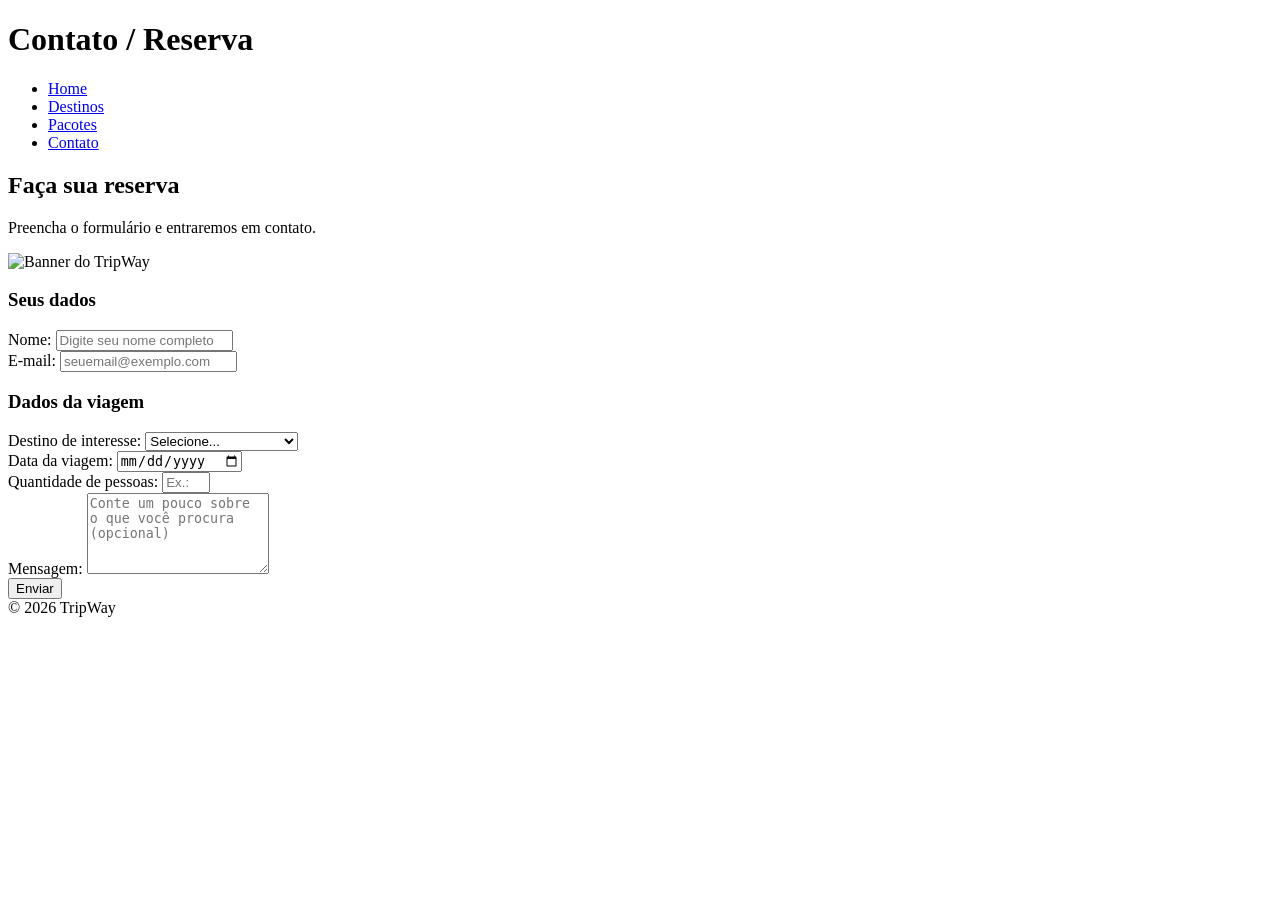
==== pages/contato.html @ 4efbf8b7 "Atualizando pagina contato.html" ====
<!DOCTYPE html>
<html lang="pt-br">

<head>
    <meta charset="UTF-8">
    <meta name="viewport" content="width=device-width, initial-scale=1.0">
    <title>TripWay - Contato</title>
</head>

<body>
    <header>
        <h1>Contato / Reserva</h1>

        <nav>
            <ul>
                <li><a href="../index.html">Home</a></li>
                <li><a href="destinos.html">Destinos</a></li>
                <li><a href="pacotes.html">Pacotes</a></li>
                <li><a href="contato.html">Contato</a></li>
            </ul>
        </nav>
    </header>

    <main>
        <section class="secao-contato">
            <h2>Faça sua reserva</h2>
            <p>Preencha o formulário e entraremos em contato.</p>

            <img class="banner-contato" src="../images/banner.jpeg" alt="Banner do TripWay">

            <form class="form-contato" action="#" method="post">

                <div class="grupo-dados">
                    <h3>Seus dados</h3>

                    <div class="campo">
                        <label for="nome">Nome:</label>
                        <input class="campo-input" type="text" id="nome" name="nome"
                            placeholder="Digite seu nome completo" minlength="3" maxlength="80" required>
                    </div>

                    <div class="campo">
                        <label for="email">E-mail:</label>
                        <input class="campo-input" type="email" id="email" name="email"
                            placeholder="seuemail@exemplo.com" maxlength="100" required>
                    </div>
                </div>

                <div class="grupo-viagem">
                    <h3>Dados da viagem</h3>

                    <div class="campo">
                        <label for="destino">Destino de interesse:</label>
                        <select class="campo-input" id="destino" name="destino" required>
                            <option value="">Selecione...</option>
                            <option value="rio-de-janeiro">Rio de Janeiro</option>
                            <option value="lencois-maranhenses">Lençóis Maranhenses</option>
                            <option value="fernando-de-noronha">Fernando de Noronha</option>
                        </select>
                    </div>

                    <div class="campo">
                        <label for="data">Data da viagem:</label>
                        <input class="campo-input" type="date" id="data" name="data" required>
                    </div>

                    <div class="campo">
                        <label for="pessoas">Quantidade de pessoas:</label>
                        <input class="campo-input" type="number" id="pessoas" name="pessoas"
                            placeholder="Ex.: 2" min="1" max="20" required>
                    </div>
                </div>

                <div class="campo">
                    <label for="mensagem">Mensagem:</label>
                    <textarea class="campo-input" id="mensagem" name="mensagem" rows="5" maxlength="500"
                        placeholder="Conte um pouco sobre o que você procura (opcional)"></textarea>
                </div>

                <button class="btn-enviar" type="submit">Enviar</button>

            </form>
        </section>
    </main>

    <footer>&copy; 2026 TripWay</footer>
</body>

</html>
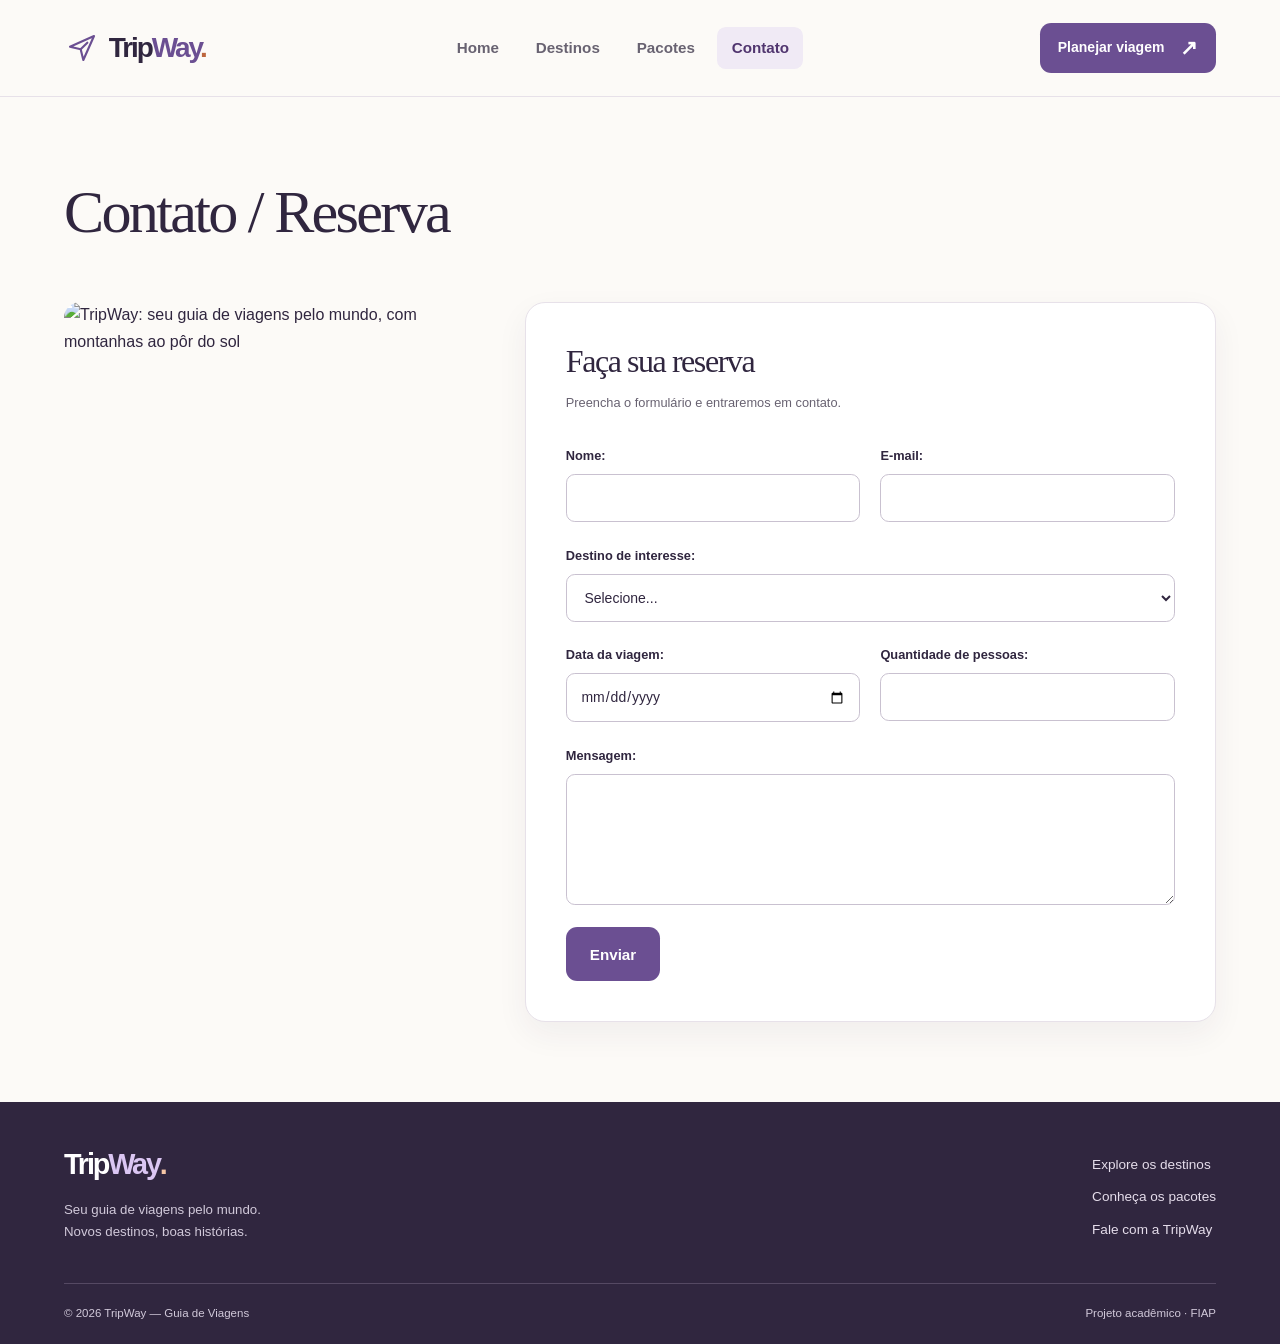
==== commit d9aa0336: "Atualiza estilos e páginas do TripWay" ====
--- a/pages/contato.html
+++ b/pages/contato.html
@@ -1,89 +1,123 @@
 <!DOCTYPE html>
-<html lang="pt-br">
+<html lang="pt-BR">
 
 <head>
     <meta charset="UTF-8">
     <meta name="viewport" content="width=device-width, initial-scale=1.0">
-    <title>TripWay - Contato</title>
+    <title>Contato e Reserva | TripWay</title>
+    <link rel="stylesheet" href="../css/style.css">
 </head>
 
 <body>
-    <header>
-        <h1>Contato / Reserva</h1>
+    <a class="skip-link" href="#conteudo">Pular para o conteúdo</a>
 
-        <nav>
-            <ul>
-                <li><a href="../index.html">Home</a></li>
-                <li><a href="destinos.html">Destinos</a></li>
-                <li><a href="pacotes.html">Pacotes</a></li>
-                <li><a href="contato.html">Contato</a></li>
-            </ul>
-        </nav>
+    <header class="site-header">
+        <div class="container header-inner">
+            <a class="brand" href="../index.html" aria-label="TripWay — página inicial">
+                <span class="brand-icon">
+                    <svg viewBox="0 0 24 24" fill="none" aria-hidden="true">
+                        <path d="m3 11 18-8-8 18-2-8-8-2Z" stroke="currentColor" stroke-width="1.6" stroke-linejoin="round"/>
+                        <path d="m11 13 5-5" stroke="currentColor" stroke-width="1.6" stroke-linecap="round"/>
+                    </svg>
+                </span>
+                <span>Trip<span class="brand-accent">Way</span><span class="brand-dot">.</span></span>
+            </a>
+
+            <nav class="main-nav" aria-label="Menu principal">
+                <ul>
+                    <li><a href="../index.html">Home</a></li>
+                    <li><a href="destinos.html">Destinos</a></li>
+                    <li><a href="pacotes.html">Pacotes</a></li>
+                    <li><a href="contato.html" aria-current="page">Contato</a></li>
+                </ul>
+            </nav>
+
+            <a class="button button-small header-cta" href="#formulario">
+                Planejar viagem <span aria-hidden="true">↗</span>
+            </a>
+        </div>
     </header>
 
-    <main>
-        <section class="secao-contato">
-            <h2>Faça sua reserva</h2>
-            <p>Preencha o formulário e entraremos em contato.</p>
+    <main class="container section-space" id="conteudo" tabindex="-1">
+        <section class="contact-intro" aria-labelledby="titulo-contato">
+            <h1 id="titulo-contato">Contato / Reserva</h1>
+        </section>
 
-            <img class="banner-contato" src="../images/banner.jpeg" alt="Banner do TripWay">
+        <div class="contact-layout">
+            <aside class="contact-aside" aria-label="TripWay">
+                <figure class="about-visual">
+                    <img src="../images/banner.jpeg"
+                        alt="TripWay: seu guia de viagens pelo mundo, com montanhas ao pôr do sol"
+                        width="1600" height="600">
+                </figure>
+            </aside>
 
-            <form class="form-contato" action="#" method="post">
+            <section class="form-panel" id="formulario" aria-labelledby="titulo-formulario">
+                <h2 id="titulo-formulario">Faça sua reserva</h2>
+                <p class="form-introduction">Preencha o formulário e entraremos em contato.</p>
 
-                <div class="grupo-dados">
-                    <h3>Seus dados</h3>
-
-                    <div class="campo">
-                        <label for="nome">Nome:</label>
-                        <input class="campo-input" type="text" id="nome" name="nome"
-                            placeholder="Digite seu nome completo" minlength="3" maxlength="80" required>
+                <form action="#" method="post">
+                    <div class="form-row">
+                        <div class="form-field">
+                            <label for="nome">Nome:</label>
+                            <input type="text" id="nome" name="nome" autocomplete="name" required>
+                        </div>
+                        <div class="form-field">
+                            <label for="email">E-mail:</label>
+                            <input type="email" id="email" name="email" autocomplete="email" required>
+                        </div>
                     </div>
 
-                    <div class="campo">
-                        <label for="email">E-mail:</label>
-                        <input class="campo-input" type="email" id="email" name="email"
-                            placeholder="seuemail@exemplo.com" maxlength="100" required>
-                    </div>
-                </div>
-
-                <div class="grupo-viagem">
-                    <h3>Dados da viagem</h3>
-
-                    <div class="campo">
+                    <div class="form-field">
                         <label for="destino">Destino de interesse:</label>
-                        <select class="campo-input" id="destino" name="destino" required>
+                        <select id="destino" name="destino">
                             <option value="">Selecione...</option>
-                            <option value="rio-de-janeiro">Rio de Janeiro</option>
-                            <option value="lencois-maranhenses">Lençóis Maranhenses</option>
-                            <option value="fernando-de-noronha">Fernando de Noronha</option>
+                            <option value="praia">Praia</option>
+                            <option value="montanha">Roça</option>
+                            <option value="cidade">Cidade</option>
                         </select>
                     </div>
 
-                    <div class="campo">
-                        <label for="data">Data da viagem:</label>
-                        <input class="campo-input" type="date" id="data" name="data" required>
+                    <div class="form-row">
+                        <div class="form-field">
+                            <label for="data">Data da viagem:</label>
+                            <input type="date" id="data" name="data">
+                        </div>
+                        <div class="form-field">
+                            <label for="pessoas">Quantidade de pessoas:</label>
+                            <input type="number" id="pessoas" name="pessoas" min="1">
+                        </div>
                     </div>
 
-                    <div class="campo">
-                        <label for="pessoas">Quantidade de pessoas:</label>
-                        <input class="campo-input" type="number" id="pessoas" name="pessoas"
-                            placeholder="Ex.: 2" min="1" max="20" required>
+                    <div class="form-field">
+                        <label for="mensagem">Mensagem:</label>
+                        <textarea id="mensagem" name="mensagem" rows="5"></textarea>
                     </div>
-                </div>
 
-                <div class="campo">
-                    <label for="mensagem">Mensagem:</label>
-                    <textarea class="campo-input" id="mensagem" name="mensagem" rows="5" maxlength="500"
-                        placeholder="Conte um pouco sobre o que você procura (opcional)"></textarea>
-                </div>
-
-                <button class="btn-enviar" type="submit">Enviar</button>
-
-            </form>
-        </section>
+                    <button class="button form-submit" type="submit">Enviar</button>
+                </form>
+            </section>
+        </div>
     </main>
 
-    <footer>&copy; 2026 TripWay</footer>
+    <footer class="site-footer">
+        <div class="container footer-top">
+            <div>
+                <a class="brand brand-footer" href="../index.html">
+                    Trip<span class="brand-accent">Way</span><span class="brand-dot">.</span>
+                </a>
+                <p>Seu guia de viagens pelo mundo.<br>Novos destinos, boas histórias.</p>
+            </div>
+            <nav class="footer-nav" aria-label="Menu do rodapé">
+                <a href="destinos.html">Explore os destinos</a>
+                <a href="pacotes.html">Conheça os pacotes</a>
+                <a href="contato.html">Fale com a TripWay</a>
+            </nav>
+        </div>
+        <div class="container footer-bottom">
+            <p>&copy; 2026 TripWay — Guia de Viagens</p>
+            <p>Projeto acadêmico · FIAP</p>
+        </div>
+    </footer>
 </body>
-
-</html>+</html>
--- a/css/style.css
+++ b/css/style.css
@@ -0,0 +1,1457 @@
+
+/* 01. TOKENS DE DESIGN */
+
+:root {
+    --color-ink: #30263f;
+    --color-muted: #686271;
+    --color-purple: #6b4f92;
+    --color-purple-dark: #51366f;
+    --color-lilac: #f0eaf5;
+    --color-peach: #f6c6a6;
+    --color-paper: #fcfaf7;
+    --color-white: #ffffff;
+    --color-line: #e7e1e9;
+
+    /* Cores por função: destaques, formulários, mensagens e rodapé. */
+    --color-accent: #bd663e;
+    --color-callout-background: #f8eee6;
+    --color-callout-border: #e9d7cd;
+    --color-step-border: #dcd0e6;
+    --color-input-border: #c9c1d0;
+    --color-placeholder: #77717e;
+    --color-focus-ring: rgb(107 79 146 / 17%);
+    --color-success-background: #f0f7f2;
+    --color-success-border: #a7c8b3;
+    --color-success-text: #285439;
+    --color-footer-accent: #dbc6f3;
+    --color-footer-text: #d1c9da;
+    --color-footer-link: #e5ddeb;
+    --color-footer-border: #554963;
+
+    --font-body: "Segoe UI", Arial, sans-serif;
+    --font-heading: Georgia, "Times New Roman", serif;
+
+    --content-width: 74rem;
+    --radius: 1.25rem;
+    --shadow: 0 0.75rem 2rem rgb(48 38 63 / 6%);
+    --transition-fast: 180ms ease;
+}
+
+/* 02. RESET E ESTILOS GLOBAIS */
+
+*,
+*::before,
+*::after {
+    box-sizing: border-box;
+    margin: 0;
+    padding: 0;
+}
+
+html {
+    scroll-behavior: smooth;
+}
+
+body {
+    min-height: 100vh;
+    display: flex;
+    flex-direction: column;
+    background: var(--color-paper);
+    color: var(--color-ink);
+    font-family: var(--font-body);
+    font-size: 1rem;
+    line-height: 1.65;
+    -webkit-font-smoothing: antialiased;
+}
+
+main {
+    flex: 1;
+}
+
+img {
+    display: block;
+    max-width: 100%;
+    height: auto;
+}
+
+a {
+    color: inherit;
+    text-decoration: none;
+}
+
+button,
+input,
+select,
+textarea {
+    font: inherit;
+}
+
+button,
+select {
+    cursor: pointer;
+}
+
+button {
+    border: 0;
+}
+
+ul {
+    list-style: none;
+}
+
+::selection {
+    background: var(--color-peach);
+    color: var(--color-ink);
+}
+
+h1,
+h2,
+h3 {
+    line-height: 1.15;
+    text-wrap: balance;
+}
+
+h1,
+h2 {
+    font-family: var(--font-heading);
+    font-weight: 400;
+    letter-spacing: -0.045em;
+}
+
+h1 {
+    font-size: clamp(2.6rem, 4.7vw, 4.4rem);
+}
+
+h2 {
+    font-size: clamp(2rem, 3vw, 2.8rem);
+}
+
+h3 {
+    font-size: 1.3rem;
+    letter-spacing: -0.03em;
+}
+
+h1 em {
+    color: var(--color-purple);
+    font-weight: 400;
+}
+
+p {
+    color: var(--color-muted);
+}
+
+.container {
+    width: min(var(--content-width), 90%);
+    margin-inline: auto;
+}
+
+.section-space {
+    padding-block: 5rem;
+}
+
+[id] {
+    scroll-margin-top: 2rem;
+}
+
+/* 03. ACESSIBILIDADE E NAVEGAÇÃO POR TECLADO */
+
+:focus-visible {
+    outline: 0.2rem solid var(--color-purple);
+    outline-offset: 0.3rem;
+}
+
+#conteudo:focus {
+    outline: none;
+}
+
+.skip-link {
+    position: fixed;
+    z-index: 10;
+    top: 0.75rem;
+    left: 0.75rem;
+    padding: 0.75rem 1rem;
+    border-radius: 0.5rem;
+    background: var(--color-ink);
+    color: var(--color-white);
+    transform: translateY(-200%);
+}
+
+.skip-link:focus {
+    transform: translateY(0);
+}
+
+/* 04. CABEÇALHO, LOGO E MENU */
+
+.site-header {
+    background: var(--color-paper);
+    border-bottom: 1px solid var(--color-line);
+}
+
+.header-inner {
+    display: flex;
+    align-items: center;
+    justify-content: space-between;
+    gap: 2rem;
+    min-height: 6rem;
+}
+
+.brand {
+    display: inline-flex;
+    align-items: center;
+    gap: 0.6rem;
+    font-size: 1.75rem;
+    font-weight: 800;
+    line-height: 1;
+    letter-spacing: -0.075em;
+    white-space: nowrap;
+}
+
+.brand-accent {
+    color: var(--color-purple);
+}
+
+.brand-dot {
+    color: var(--color-accent);
+}
+
+.brand-icon {
+    display: flex;
+    align-items: center;
+    justify-content: center;
+    width: 2.2rem;
+    height: 2.2rem;
+    color: var(--color-purple);
+}
+
+.brand-icon svg {
+    width: 2rem;
+    height: 2rem;
+}
+
+.main-nav,
+.main-nav ul {
+    display: flex;
+    align-items: center;
+}
+
+.main-nav ul {
+    gap: 0.5rem;
+}
+
+.main-nav a {
+    display: block;
+    padding: 0.55rem 0.9rem;
+    border-radius: 0.55rem;
+    color: var(--color-muted);
+    font-size: 0.95rem;
+    font-weight: 600;
+    transition:
+    color var(--transition-fast),
+    background var(--transition-fast);
+}
+
+.main-nav a:hover,
+.main-nav a[aria-current="page"] {
+    background: var(--color-lilac);
+    color: var(--color-purple-dark);
+}
+
+/* 05. BOTÕES, LINKS E TÍTULOS AUXILIARES */
+
+.button {
+    display: inline-flex;
+    align-items: center;
+    justify-content: center;
+    gap: 1.5rem;
+    min-height: 3.4rem;
+    padding: 0.85rem 1.5rem;
+    border-radius: 0.7rem;
+    background: var(--color-purple);
+    color: var(--color-white);
+    font-size: 0.95rem;
+    font-weight: 600;
+    line-height: 1.4;
+    text-align: center;
+    transition:
+        background var(--transition-fast),
+        transform var(--transition-fast),
+        box-shadow var(--transition-fast);
+}
+
+.button span[aria-hidden] {
+    font-size: 1.3rem;
+}
+
+.button:hover {
+    background: var(--color-purple-dark);
+    box-shadow: 0 0.4rem 1rem rgb(81 54 111 / 12%);
+    transform: translateY(-0.12rem);
+}
+
+.button-small {
+    min-height: 2.8rem;
+    padding: 0.65rem 1.1rem;
+    gap: 1rem;
+    font-size: 0.875rem;
+}
+
+.button-group {
+    display: flex;
+    align-items: center;
+    flex-wrap: wrap;
+    gap: 1.75rem;
+}
+
+.text-link {
+    display: inline-flex;
+    align-items: center;
+    gap: 0.8rem;
+    color: var(--color-purple-dark);
+    font-size: 0.95rem;
+    font-weight: 650;
+    line-height: 1.5;
+    text-decoration-thickness: 1px;
+    text-underline-offset: 0.3rem;
+}
+
+.text-link:hover {
+    text-decoration-line: underline;
+}
+
+.text-link span {
+    font-size: 1.25rem;
+    transition: transform var(--transition-fast);
+}
+
+.text-link:hover span {
+    transform: translate(0.1rem, -0.1rem);
+}
+
+.eyebrow {
+    display: flex;
+    align-items: center;
+    gap: 0.5rem;
+    margin-bottom: 1rem;
+    color: var(--color-purple);
+    font-size: 0.72rem;
+    font-weight: 750;
+    line-height: 1.5;
+    letter-spacing: 0.17em;
+    text-transform: uppercase;
+}
+
+.eyebrow-dot {
+    width: 0.45rem;
+    height: 0.45rem;
+    background: var(--color-purple);
+    border-radius: 50%;
+}
+
+.section-heading {
+    display: flex;
+    align-items: flex-end;
+    justify-content: space-between;
+    gap: 2rem;
+    margin-bottom: 2rem;
+}
+
+.section-heading > .text-link {
+    flex-shrink: 0;
+    padding-bottom: 0.3rem;
+}
+
+/* 06. HOME: APRESENTAÇÃO */
+
+.hero {
+    display: flex;
+    align-items: center;
+    justify-content: space-between;
+    gap: 5%;
+    padding-block: 4.5rem 4rem;
+}
+
+.hero-content {
+    flex: 1 1 48%;
+    min-width: 0;
+}
+
+.hero-description {
+    max-width: 29rem;
+    margin-block: 1.5rem 2rem;
+    font-size: 1.04rem;
+    line-height: 1.85;
+}
+
+.hero-footnote {
+    display: flex;
+    align-items: center;
+    gap: 1rem;
+    margin-top: 2.4rem;
+}
+
+.hero-footnote p {
+    font-size: 0.78rem;
+    line-height: 1.7;
+}
+
+.hero-footnote strong {
+    color: var(--color-ink);
+    font-weight: 500;
+}
+
+.little-line {
+    width: 2.2rem;
+    height: 1px;
+    background: var(--color-purple);
+}
+
+.hero-visual {
+    position: relative;
+    flex: 0 1 45%;
+    min-width: 0;
+    padding: 0.6rem 0.6rem 2rem;
+    border-radius: 12rem 12rem 1.5rem 1.5rem;
+    background: var(--color-lilac);
+}
+
+.hero-visual > img {
+    width: 100%;
+    height: 25rem;
+    border-radius: 12rem 12rem 1.05rem 1.05rem;
+    object-fit: cover;
+    object-position: 48% center;
+}
+
+.photo-caption {
+    position: absolute;
+    left: 1.8rem;
+    right: 1.8rem;
+    bottom: 1rem;
+    display: flex;
+    align-items: center;
+    gap: 0.85rem;
+    padding: 1rem;
+    border: 1px solid var(--color-line);
+    border-radius: 0.85rem;
+    background: var(--color-white);
+    box-shadow: var(--shadow);
+}
+
+.photo-caption small {
+    display: block;
+    margin-bottom: 0.15rem;
+    color: var(--color-muted);
+    font-size: 0.7rem;
+}
+
+.photo-caption strong {
+    display: block;
+    font-size: 0.95rem;
+    line-height: 1.4;
+}
+
+.caption-icon {
+    display: flex;
+    align-items: center;
+    justify-content: center;
+    flex-shrink: 0;
+    width: 2.5rem;
+    height: 2.5rem;
+    border-radius: 50%;
+    background: var(--color-lilac);
+    color: var(--color-purple);
+}
+
+.caption-icon svg {
+    width: 1.35rem;
+    height: 1.35rem;
+}
+
+.caption-arrow {
+    margin-left: auto;
+    color: var(--color-purple);
+}
+
+.vertical-note {
+    position: absolute;
+    top: 45%;
+    right: -1.8rem;
+    color: var(--color-muted);
+    font-size: 0.56rem;
+    letter-spacing: 0.16em;
+    writing-mode: vertical-rl;
+}
+
+.benefits-strip {
+    border-block: 1px solid var(--color-line);
+}
+
+.benefits-inner {
+    display: flex;
+    justify-content: space-between;
+    gap: 2rem;
+    padding-block: 1.4rem;
+}
+
+.benefits-inner p {
+    display: flex;
+    align-items: center;
+    gap: 0.75rem;
+    color: var(--color-ink);
+    font-size: 0.83rem;
+}
+
+.benefits-inner span {
+    color: var(--color-purple);
+    font-size: 0.7rem;
+}
+
+/* 07. CARDS E SUPERFÍCIES COMPARTILHADAS */
+
+.card,
+.package-card,
+.form-panel {
+    border: 1px solid var(--color-line);
+    border-radius: var(--radius);
+    background: var(--color-white);
+}
+
+.card,
+.package-card {
+    display: flex;
+    overflow: hidden;
+}
+
+.card-image,
+.contact-photo img {
+    width: 100%;
+    height: 13rem;
+    object-fit: cover;
+}
+
+.cards-container {
+    display: flex;
+    flex-wrap: wrap;
+    align-items: stretch;
+    gap: 1.5rem;
+}
+
+.card {
+    flex: 0 1 calc((100% - 3rem) / 3);
+    flex-direction: column;
+    min-width: 0;
+    transition:
+        box-shadow 200ms ease,
+        transform 200ms ease;
+}
+
+.card:hover {
+    box-shadow: var(--shadow);
+    transform: translateY(-0.2rem);
+}
+
+.card-image-link {
+    position: relative;
+    display: block;
+    overflow: hidden;
+}
+
+.card-image-link:focus-visible {
+    outline-offset: -0.3rem;
+}
+
+.card-image {
+    transition: transform 350ms ease;
+}
+
+.card-image-link:hover .card-image {
+    transform: scale(1.04);
+}
+
+.image-tag {
+    position: absolute;
+    top: 1rem;
+    left: 1rem;
+    max-width: calc(100% - 2rem);
+    padding: 0.3rem 0.75rem;
+    border-radius: 2rem;
+    background: var(--color-white);
+    color: var(--color-ink);
+    font-size: 0.67rem;
+    font-weight: 600;
+}
+
+.card-body {
+    display: flex;
+    flex: 1;
+    flex-direction: column;
+    align-items: flex-start;
+    padding: 1.5rem;
+}
+
+.card-location {
+    margin-bottom: 0.65rem;
+    font-size: 0.69rem;
+    letter-spacing: 0.055em;
+    text-transform: uppercase;
+}
+
+.card-location span {
+    margin-right: 0.3rem;
+    color: var(--color-purple);
+}
+
+.card h3 {
+    margin-bottom: 0.9rem;
+}
+
+.card-body > p:not(.card-location) {
+    margin-bottom: 1.5rem;
+    font-size: 0.875rem;
+    line-height: 1.85;
+}
+
+.card-body .text-link {
+    margin-top: auto;
+    padding-top: 0.2rem;
+    font-size: 0.84rem;
+}
+
+.tag-list {
+    display: flex;
+    flex-wrap: wrap;
+    gap: 0.4rem;
+    margin-bottom: 1.25rem;
+}
+
+.tag-list li {
+    padding: 0.25rem 0.65rem;
+    border-radius: 0.4rem;
+    background: var(--color-lilac);
+    color: var(--color-purple-dark);
+    font-size: 0.68rem;
+}
+
+.card-body > .card-extra {
+    padding-top: 1rem;
+    border-top: 1px solid var(--color-line);
+    font-style: italic;
+}
+
+/* 08. HOME: SOBRE A EMPRESA */
+
+.about-section {
+    padding-block: 4.5rem;
+    background: var(--color-lilac);
+}
+
+.about-layout {
+    display: flex;
+    align-items: center;
+    justify-content: space-between;
+    gap: 7%;
+}
+
+.about-visual {
+    position: relative;
+    flex: 1 1 50%;
+    min-width: 0;
+    padding-bottom: 2rem;
+}
+
+.about-visual img {
+    width: 100%;
+    border-radius: 1rem;
+}
+
+.about-stamp {
+    position: absolute;
+    right: 1rem;
+    bottom: -0.3rem;
+    display: flex;
+    align-items: center;
+    justify-content: center;
+    width: 6.75rem;
+    height: 6.75rem;
+    border: 0.4rem solid var(--color-lilac);
+    border-radius: 50%;
+    background: var(--color-peach);
+    color: var(--color-ink);
+    font-family: var(--font-heading);
+    font-size: 1.05rem;
+    font-style: italic;
+    line-height: 1.25;
+    text-align: center;
+    transform: rotate(-12deg);
+}
+
+.about-content {
+    flex: 1 1 43%;
+}
+
+.about-content > p:not(.eyebrow) {
+    margin-top: 1.25rem;
+    font-size: 0.95rem;
+}
+
+.about-content .text-link {
+    margin-top: 1.5rem;
+}
+
+/* 09. PÁGINAS INTERNAS E CHAMADAS */
+
+.page-intro {
+    padding-block: 4rem 3rem;
+}
+
+.page-intro > p:last-child {
+    max-width: 39rem;
+    margin-top: 1.5rem;
+    font-size: 1rem;
+    line-height: 1.85;
+}
+
+.results-heading {
+    display: flex;
+    align-items: center;
+    justify-content: space-between;
+    gap: 1rem;
+    margin-bottom: 1.5rem;
+    padding-top: 1.75rem;
+    border-top: 1px solid var(--color-line);
+}
+
+.results-heading h2 {
+    font-family: var(--font-body);
+    font-size: 1rem;
+    font-weight: 650;
+    letter-spacing: 0;
+}
+
+.results-heading > span {
+    color: var(--color-muted);
+    font-size: 0.8rem;
+}
+
+.callout {
+    display: flex;
+    align-items: center;
+    justify-content: space-between;
+    gap: 2.5rem;
+    padding: 2.75rem;
+    border: 1px solid var(--color-callout-border);
+    border-radius: var(--radius);
+    background: var(--color-callout-background);
+}
+
+.callout h2 {
+    font-size: clamp(1.8rem, 2.8vw, 2.4rem);
+}
+
+.callout p:not(.eyebrow) {
+    max-width: 39rem;
+    margin-top: 0.75rem;
+    font-size: 0.9rem;
+}
+
+.callout .button {
+    flex-shrink: 0;
+}
+
+/* 10. PACOTES */
+
+.package-list {
+    display: flex;
+    flex-direction: column;
+    gap: 1.5rem;
+}
+
+.package-image-wrap {
+    position: relative;
+    flex: 0 0 37%;
+    min-width: 0;
+}
+
+.package-image-wrap img {
+    width: 100%;
+    height: 100%;
+    min-height: 22rem;
+    object-fit: cover;
+}
+
+.package-content {
+    flex: 1;
+    min-width: 0;
+    padding: 2rem 2.25rem;
+}
+
+.package-content .eyebrow {
+    font-size: 0.66rem;
+}
+
+.package-content h3 {
+    margin-bottom: 1rem;
+    font-family: var(--font-heading);
+    font-size: clamp(1.7rem, 2.5vw, 2.3rem);
+    font-weight: 400;
+}
+
+.package-content > p:not(.eyebrow) {
+    margin-bottom: 1.1rem;
+    font-size: 0.9rem;
+    line-height: 1.85;
+}
+
+.package-audience {
+    padding-left: 1rem;
+    border-left: 2px solid var(--color-peach);
+}
+
+.package-bottom {
+    display: flex;
+    flex-wrap: wrap;
+    align-items: center;
+    justify-content: space-between;
+    gap: 1rem;
+    margin-top: 1.5rem;
+}
+
+.package-bottom > span {
+    color: var(--color-muted);
+    font-size: 0.72rem;
+}
+
+/* 11. CONTATO E FORMULÁRIO */
+
+.contact-intro {
+    padding-bottom: 3.5rem;
+}
+
+.contact-layout {
+    display: flex;
+    align-items: flex-start;
+    justify-content: space-between;
+    gap: 6%;
+}
+
+.contact-aside {
+    flex: 0 1 34%;
+    min-width: 0;
+}
+
+.contact-photo {
+    overflow: hidden;
+    margin-bottom: 2rem;
+    border-radius: var(--radius);
+    background: var(--color-lilac);
+}
+
+.contact-photo figcaption {
+    padding: 1rem;
+    color: var(--color-purple-dark);
+    font-family: var(--font-heading);
+    font-size: 1rem;
+    font-style: italic;
+    text-align: center;
+}
+
+.contact-aside > h2 {
+    margin-bottom: 1.75rem;
+    font-size: 1.9rem;
+}
+
+.steps-list {
+    list-style: none;
+}
+
+.steps-list li {
+    display: flex;
+    gap: 1rem;
+    margin-bottom: 1.5rem;
+}
+
+.steps-list li > span {
+    display: flex;
+    align-items: center;
+    justify-content: center;
+    flex: 0 0 2.1rem;
+    height: 2.1rem;
+    border: 1px solid var(--color-step-border);
+    border-radius: 50%;
+    color: var(--color-purple);
+    font-size: 0.7rem;
+}
+
+.steps-list h3 {
+    margin-top: 0.25rem;
+    margin-bottom: 0.35rem;
+    font-size: 0.9rem;
+    letter-spacing: 0;
+}
+
+.steps-list p {
+    font-size: 0.8rem;
+}
+
+.form-panel {
+    flex: 1 1 60%;
+    min-width: 0;
+    padding: 2.5rem;
+    box-shadow: var(--shadow);
+}
+
+.form-panel h2 {
+    font-size: 2rem;
+}
+
+.form-introduction {
+    margin-block: 0.75rem 2rem;
+    font-size: 0.8rem;
+}
+
+form {
+    display: flex;
+    flex-direction: column;
+    gap: 1.4rem;
+}
+
+.form-row {
+    display: flex;
+    gap: 1.25rem;
+}
+
+.form-field {
+    display: flex;
+    flex: 1 1 0;
+    flex-direction: column;
+    gap: 0.5rem;
+    min-width: 0;
+}
+
+label {
+    font-size: 0.8rem;
+    font-weight: 600;
+}
+
+label > span:not(.optional-label) {
+    color: var(--color-purple);
+}
+
+.optional-label {
+    color: var(--color-muted);
+    font-size: 0.72rem;
+    font-weight: 400;
+}
+
+input,
+select,
+textarea {
+    width: 100%;
+    min-width: 0;
+    min-height: 3rem;
+    padding: 0.75rem 0.85rem;
+    border: 1px solid var(--color-input-border);
+    border-radius: 0.55rem;
+    background: var(--color-white);
+    color: var(--color-ink);
+    font-size: 0.875rem;
+    line-height: 1.5;
+    transition:
+        border-color var(--transition-fast),
+        box-shadow var(--transition-fast);
+}
+
+input::placeholder,
+textarea::placeholder {
+    color: var(--color-placeholder);
+    opacity: 1;
+}
+
+textarea {
+    min-height: 8rem;
+    resize: vertical;
+}
+
+input:focus,
+select:focus,
+textarea:focus {
+    border-color: var(--color-purple);
+    outline: 0.18rem solid var(--color-focus-ring);
+    outline-offset: 1px;
+}
+
+.demo-note {
+    font-size: 0.75rem;
+    line-height: 1.7;
+}
+
+.form-submit {
+    align-self: flex-start;
+}
+
+.form-feedback {
+    display: none;
+    margin-block: 1rem 1.75rem;
+    padding: 1rem;
+    border: 1px solid var(--color-success-border);
+    border-radius: 0.6rem;
+    background: var(--color-success-background);
+    color: var(--color-success-text);
+    font-size: 0.85rem;
+}
+
+.form-feedback p {
+    margin-top: 0.4rem;
+    color: var(--color-success-text);
+}
+
+/* Mostra o retorno quando a URL termina em #demonstracao. */
+#demonstracao:target {
+    display: block;
+}
+
+.faq-section {
+    max-width: 52rem;
+}
+
+details {
+    border-bottom: 1px solid var(--color-line);
+}
+
+details:first-of-type {
+    border-top: 1px solid var(--color-line);
+}
+
+summary {
+    padding: 1.3rem 0.5rem;
+    font-size: 0.95rem;
+    font-weight: 600;
+    cursor: pointer;
+}
+
+summary:hover {
+    color: var(--color-purple);
+}
+
+details > p {
+    padding: 0 1.5rem 1.5rem;
+    font-size: 0.9rem;
+}
+
+/* 12. RODAPÉ */
+
+.site-footer {
+    padding-top: 3rem;
+    background: var(--color-ink);
+    color: var(--color-white);
+}
+
+.footer-top {
+    display: flex;
+    align-items: flex-start;
+    justify-content: space-between;
+    gap: 2rem;
+    padding-bottom: 2.5rem;
+}
+
+.brand-footer {
+    gap: 0;
+    font-size: 1.8rem;
+}
+
+.brand-footer .brand-accent {
+    color: var(--color-footer-accent);
+}
+
+.brand-footer .brand-dot {
+    color: var(--color-peach);
+}
+
+.footer-top p {
+    margin-top: 1rem;
+    color: var(--color-footer-text);
+    font-size: 0.83rem;
+}
+
+.footer-nav {
+    display: flex;
+    flex-direction: column;
+    align-items: flex-start;
+    gap: 0.65rem;
+    padding-top: 0.2rem;
+}
+
+.footer-nav a {
+    color: var(--color-footer-link);
+    font-size: 0.85rem;
+}
+
+.footer-nav a:hover {
+    color: var(--color-peach);
+    text-decoration: underline;
+    text-underline-offset: 0.3rem;
+}
+
+.footer-bottom {
+    display: flex;
+    justify-content: space-between;
+    gap: 1rem;
+    padding-block: 1.3rem;
+    border-top: 1px solid var(--color-footer-border);
+}
+
+.footer-bottom p {
+    color: var(--color-footer-text);
+    font-size: 0.72rem;
+}
+
+.site-footer :focus-visible {
+    outline-color: var(--color-peach);
+}
+
+/* 13. TABLET: DUAS COLUNAS */
+
+@media (max-width: 1100px) {
+    .header-inner {
+        gap: 1rem;
+    }
+
+    .header-cta {
+        padding-inline: 0.85rem;
+        gap: 0.75rem;
+    }
+
+    .main-nav a {
+        padding-inline: 0.65rem;
+    }
+
+    .hero {
+        padding-block: 3.5rem;
+    }
+
+    .hero-visual > img {
+        height: 23rem;
+    }
+
+    .photo-caption {
+        left: 1rem;
+        right: 1rem;
+        padding: 0.8rem;
+    }
+
+    .vertical-note {
+        display: none;
+    }
+
+    .cards-container {
+        gap: 1.25rem;
+    }
+
+    .card {
+        flex-basis: calc((100% - 1.25rem) / 2);
+    }
+
+    .benefits-inner {
+        gap: 1rem;
+    }
+
+    .benefits-inner p {
+        gap: 0.45rem;
+        font-size: 0.75rem;
+    }
+
+    .callout {
+        padding: 2rem;
+    }
+
+    .package-content,
+    .form-panel {
+        padding: 1.75rem;
+    }
+
+    .contact-layout {
+        gap: 4%;
+    }
+
+    .form-row {
+        gap: 1rem;
+    }
+}
+
+/* 14. CELULAR: CONTEÚDO EM UMA COLUNA */
+
+@media (max-width: 768px) {
+    .container {
+        width: 90%;
+    }
+
+    .header-inner {
+        flex-direction: column;
+        padding-block: 1.2rem 0.8rem;
+    }
+
+    .brand {
+        font-size: 1.65rem;
+    }
+
+    .main-nav {
+        width: 100%;
+        flex-direction: column;
+    }
+
+    .main-nav ul {
+        justify-content: center;
+        flex-wrap: wrap;
+        width: 100%;
+        gap: 0.25rem;
+    }
+
+    .main-nav li {
+        flex: 1 1 auto;
+        text-align: center;
+    }
+
+    .main-nav a {
+        font-size: 0.875rem;
+    }
+
+    .header-cta {
+        display: none;
+    }
+
+    .section-space,
+    .about-section {
+        padding-block: 3.25rem;
+    }
+
+    .hero {
+        flex-direction: column;
+        align-items: stretch;
+        gap: 2.5rem;
+        padding-block: 3rem;
+    }
+
+    .hero-content,
+    .hero-visual {
+        flex-basis: auto;
+        width: 100%;
+    }
+
+    h1 {
+        font-size: clamp(2.65rem, 7vw, 3.5rem);
+    }
+
+    .hero-description {
+        max-width: 35rem;
+        font-size: 0.98rem;
+    }
+
+    .hero-footnote {
+        margin-top: 1.75rem;
+    }
+
+    .hero-visual {
+        max-width: 34rem;
+        margin-inline: auto;
+        border-radius: 9rem 9rem 1.5rem 1.5rem;
+    }
+
+    .hero-visual > img {
+        height: 22rem;
+        border-radius: 9rem 9rem 1rem 1rem;
+    }
+
+    .benefits-inner {
+        flex-wrap: wrap;
+        justify-content: flex-start;
+        gap: 1rem 2rem;
+    }
+
+    .benefits-inner p {
+        font-size: 0.8rem;
+    }
+
+    .section-heading {
+        flex-direction: column;
+        align-items: flex-start;
+        gap: 1.25rem;
+    }
+
+    .cards-container {
+        flex-direction: column;
+    }
+
+    .card {
+        flex-basis: auto;
+        width: 100%;
+    }
+
+    .card-image,
+    .package-image-wrap img {
+        height: auto;
+        aspect-ratio: 16 / 9;
+    }
+
+    .about-layout,
+    .contact-layout {
+        flex-direction: column;
+        gap: 2rem;
+    }
+
+    .about-layout {
+        align-items: stretch;
+    }
+
+    .about-visual {
+        flex-basis: auto;
+        width: 100%;
+    }
+
+    .about-content {
+        flex-basis: auto;
+    }
+
+    .about-stamp {
+        right: 1.2rem;
+    }
+
+    .page-intro {
+        padding-block: 3rem 2.5rem;
+    }
+
+    .page-intro > p:last-child {
+        font-size: 0.95rem;
+    }
+
+    .results-heading {
+        align-items: flex-start;
+        flex-direction: column;
+        gap: 0.5rem;
+    }
+
+    .callout {
+        align-items: flex-start;
+        flex-direction: column;
+        gap: 1.75rem;
+        padding: 1.75rem;
+    }
+
+    .package-card {
+        flex-direction: column;
+    }
+
+    .package-image-wrap {
+        flex-basis: auto;
+    }
+
+    .package-image-wrap img {
+        min-height: 0;
+    }
+
+    .package-content,
+    .form-panel {
+        padding: 1.5rem;
+    }
+
+    .contact-aside,
+    .form-panel {
+        flex-basis: auto;
+        width: 100%;
+    }
+
+    .contact-photo img {
+        height: auto;
+        aspect-ratio: 16 / 8;
+    }
+
+    .form-row {
+        flex-direction: column;
+        gap: 1.4rem;
+    }
+
+    .form-panel h2 {
+        font-size: 1.85rem;
+    }
+
+    .form-submit {
+        width: 100%;
+    }
+
+    .footer-top {
+        flex-direction: column;
+    }
+
+    .footer-bottom {
+        flex-direction: column;
+        gap: 0.5rem;
+    }
+}
+
+/* 15. TELAS MENORES */
+
+@media (max-width: 480px) {
+    .button-group {
+        align-items: flex-start;
+        flex-direction: column;
+        gap: 1.2rem;
+    }
+
+    .hero-visual > img {
+        height: 19rem;
+    }
+
+    .photo-caption {
+        left: 0.9rem;
+        right: 0.9rem;
+        gap: 0.65rem;
+    }
+
+    .photo-caption strong {
+        font-size: 0.85rem;
+    }
+
+    .photo-caption small {
+        font-size: 0.64rem;
+    }
+
+    .benefits-inner {
+        flex-direction: column;
+        gap: 0.8rem;
+    }
+
+    .card-body,
+    .package-content,
+    .form-panel,
+    .callout {
+        padding: 1.25rem;
+    }
+
+    .package-bottom {
+        align-items: flex-start;
+        flex-direction: column;
+    }
+
+    .package-bottom .button {
+        width: 100%;
+    }
+}
+
+/* Respeita a preferência de quem deseja menos animação. */
+
+@media (prefers-reduced-motion: reduce) {
+    html {
+        scroll-behavior: auto;
+    }
+
+    *,
+    *::before,
+    *::after {
+        transition: none !important;
+    }
+
+    .button:hover,
+    .card:hover,
+    .card-image-link:hover .card-image,
+    .text-link:hover span {
+        transform: none;
+    }
+}
